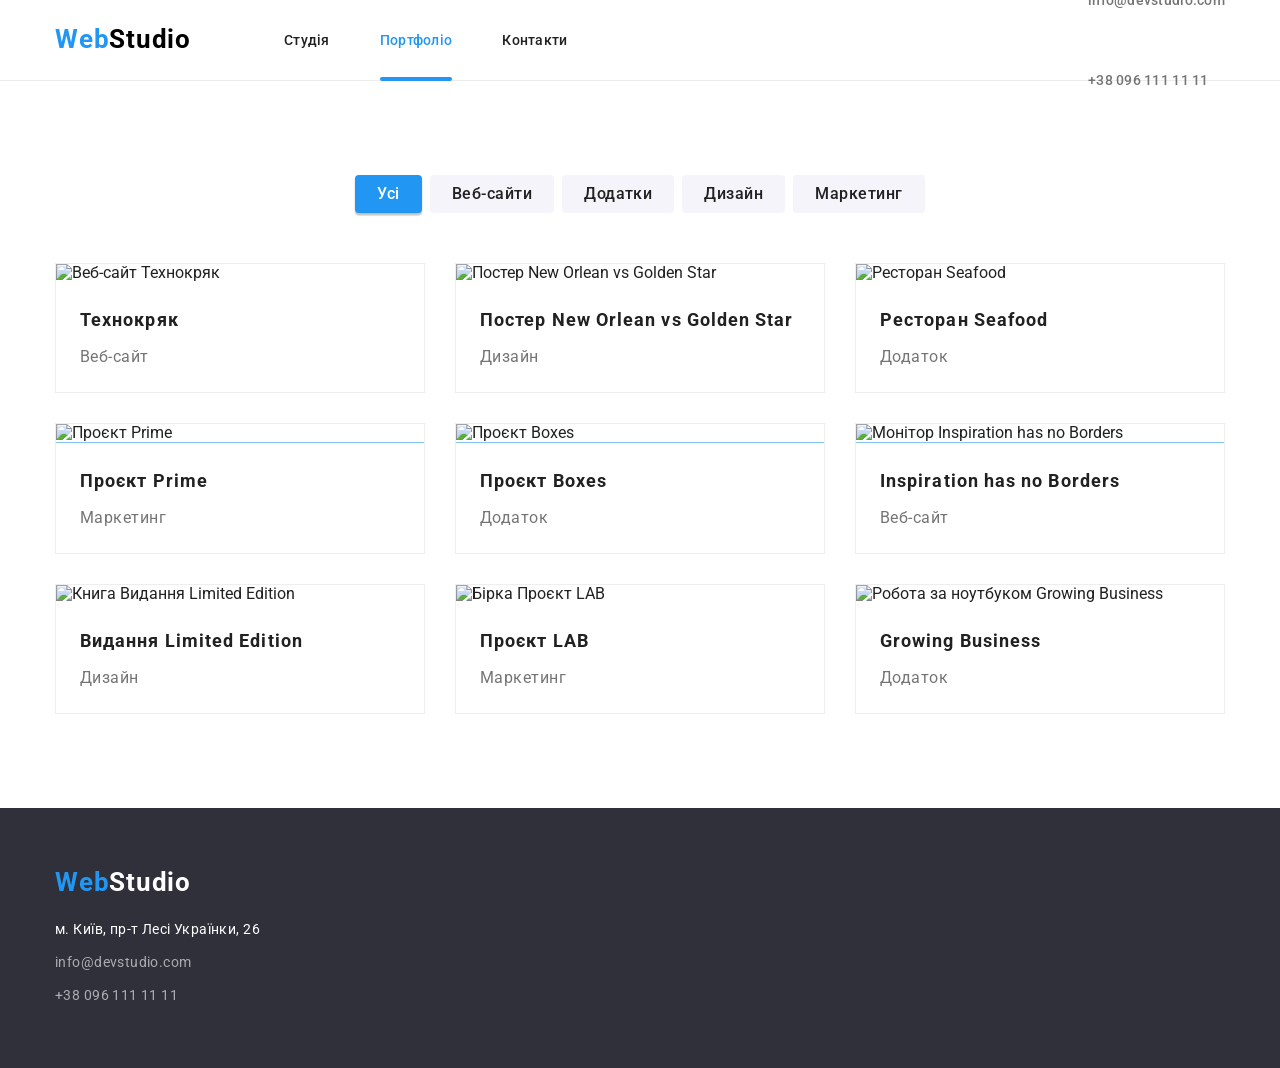
==== portfolio.html @ fbd23dc7 "Add files via upload" ====
<!DOCTYPE html>
<html lang="en">

<head>
    <meta charset="UTF-8">
    <meta name="viewport" content="width=device-width, initial-scale=1.0">
    <title>Document</title>

    <link rel="stylesheet"
        href="https://cdnjs.cloudflare.com/ajax/libs/modern-normalize/3.0.1/modern-normalize.min.css">
    <link rel="preconnect" href="https://fonts.googleapis.com">
    <link rel="preconnect" href="https://fonts.gstatic.com" crossorigin>
    <link href="https://fonts.googleapis.com/css2?family=Roboto:wght@400;500;700;900&display=swap" rel="stylesheet">

    <link rel="stylesheet" href="style portfolio.css">
</head>

<body>
    <header class="header">
        <div class="container header-container">
            <nav class="header-nav">
                <a class="header-logo" href="./index.html">
                    Web<span class="logo-dark">Studio</span>
                </a>
                <ul class="header-menu">
                    <li class="header-menu-item"><a class="header-menu-link" href="./index.html">Студія</a></li>
                    <!-- Клас current підкреслює активну сторінку "Портфоліо" (Завдання 1) -->
                    <li class="header-menu-item"><a class="header-menu-link current"
                            href="./portfolio.html">Портфоліо</a></li>
                    <li class="header-menu-item"><a class="header-menu-link" href="#">Контакти</a></li>
                </ul>
            </nav>

            <address class="header-contacts">
                <ul class="contacts-list">
                    <li><a class="header-contact-link" href="mailto:info@devstudio.com">info@devstudio.com</a></li>
                    <li><a class="header-contact-link" href="tel:+380961111111">+38 096 111 11 11</a></li>
                </ul>
            </address>
        </div>
    </header>

    <!-- ОСНОВНИЙ КОНТЕНТ ПОРТФОЛІО -->
    <main class="main">
        <section class="portfolio">
            <div class="container">

                <!-- Фільтри (Кнопки) -->
                <ul class="filter-list">
                    <li><button class="filter-button filter-button-active" type="button">Усі</button></li>
                    <li><button class="filter-button" type="button">Веб-сайти</button></li>
                    <li><button class="filter-button" type="button">Додатки</button></li>
                    <li><button class="filter-button" type="button">Дизайн</button></li>
                    <li><button class="filter-button" type="button">Маркетинг</button></li>
                </ul>

                <!-- Сетка карточек проектов -->
                <ul class="portfolio-list">
                    <!-- Карточка 1 -->
                    <li class="portfolio-item">
                        <article class="portfolio-card">
                            <div class="portfolio-thumb">
                                <img src="./images/портфолио1.png" alt="Веб-сайт Технокряк">
                                <!-- Контейнер оверлею, який виїжджає (Завдання 2) -->
                                <div class="portfolio-overlay">
                                    <p class="overlay-text">Ресурс пропонує комплексні пропозиції з різним рівнем
                                        функціоналу та сервісів. Все це дозволить відвідувачу отримати вичерпні
                                        відомості про компанію чи приватну особу.</p>
                                </div>
                            </div>
                            <div class="portfolio-content">
                                <h2 class="portfolio-title">Технокряк</h2>
                                <p class="portfolio-category">Веб-сайт</p>
                            </div>
                        </article>
                    </li>

                    <!-- Карточка 2 -->
                    <li class="portfolio-item">
                        <article class="portfolio-card">
                            <div class="portfolio-thumb">
                                <img src="./images/portfolio2.png" alt="Постер New Orlean vs Golden Star">
                                <div class="portfolio-overlay">
                                    <p class="overlay-text">Ресурс пропонує комплексні пропозиції з різним рівнем
                                        функціоналу та сервісів. Все це дозволить відвідувачу отримати вичерпні
                                        відомості про компанію чи приватну особу.</p>
                                </div>
                            </div>
                            <div class="portfolio-content">
                                <h2 class="portfolio-title">Постер New Orlean vs Golden Star</h2>
                                <p class="portfolio-category">Дизайн</p>
                            </div>
                        </article>
                    </li>

                    <!-- Карточка 3 -->
                    <li class="portfolio-item">
                        <article class="portfolio-card">
                            <div class="portfolio-thumb">
                                <img src="./images/portfolio3.png" alt="Ресторан Seafood">
                                <div class="portfolio-overlay">
                                    <p class="overlay-text">Ресурс пропонує комплексні пропозиції з різним рівнем
                                        функціоналу та сервісів. Все це дозволить відвідувачу отримати вичерпні
                                        відомості про компанію чи приватну особу.</p>
                                </div>
                            </div>
                            <div class="portfolio-content">
                                <h2 class="portfolio-title">Ресторан Seafood</h2>
                                <p class="portfolio-category">Додаток</p>
                            </div>
                        </article>
                    </li>

                    <!-- Карточка 4 -->
                    <li class="portfolio-item">
                        <article class="portfolio-card">
                            <div class="portfolio-thumb">
                                <img src="./images/portfolio4.png" alt="Проєкт Prime">
                                <div class="portfolio-overlay">
                                    <p class="overlay-text">Ресурс пропонує комплексні пропозиції з різним рівнем
                                        функціоналу та сервісів. Все це дозволить відвідувачу отримати вичерпні
                                        відомості про компанію чи приватну особу.</p>
                                </div>
                            </div>
                            <div class="portfolio-content">
                                <h2 class="portfolio-title">Проєкт Prime</h2>
                                <p class="portfolio-category">Маркетинг</p>
                            </div>
                        </article>
                    </li>

                    <!-- Карточка 5 -->
                    <li class="portfolio-item">
                        <article class="portfolio-card">
                            <div class="portfolio-thumb">
                                <img src="./images/portfolio5.png" alt="Проєкт Boxes">
                                <div class="portfolio-overlay">
                                    <p class="overlay-text">Ресурс пропонує комплексні пропозиції з різним рівнем
                                        функціоналу та сервісів. Все це дозволить відвідувачу отримати вичерпні
                                        відомості про компанію чи приватну особу.</p>
                                </div>
                            </div>
                            <div class="portfolio-content">
                                <h2 class="portfolio-title">Проєкт Boxes</h2>
                                <p class="portfolio-category">Додаток</p>
                            </div>
                        </article>
                    </li>

                    <!-- Карточка 6 -->
                    <li class="portfolio-item">
                        <article class="portfolio-card">
                            <div class="portfolio-thumb">
                                <img src="./images/portfopio6.png" alt="Монітор Inspiration has no Borders">
                                <div class="portfolio-overlay">
                                    <p class="overlay-text">Ресурс пропонує комплексні пропозиції з різним рівнем
                                        функціоналу та сервісів. Все це дозволить відвідувачу отримати вичерпні
                                        відомості про компанію чи приватну особу.</p>
                                </div>
                            </div>
                            <div class="portfolio-content">
                                <h2 class="portfolio-title">Inspiration has no Borders</h2>
                                <p class="portfolio-category">Веб-сайт</p>
                            </div>
                        </article>
                    </li>

                    <!-- Карточка 7 -->
                    <li class="portfolio-item">
                        <article class="portfolio-card">
                            <div class="portfolio-thumb">
                                <img src="./images/portfolio7.png" alt="Книга Видання Limited Edition">
                                <div class="portfolio-overlay">
                                    <p class="overlay-text">Ресурс пропонує комплексні пропозиції з різним рівнем
                                        функціоналу та сервісів. Все це дозволить відвідувачу отримати вичерпні
                                        відомості про компанію чи приватну особу.</p>
                                </div>
                            </div>
                            <div class="portfolio-content">
                                <h2 class="portfolio-title">Видання Limited Edition</h2>
                                <p class="portfolio-category">Дизайн</p>
                            </div>
                        </article>
                    </li>

                    <!-- Карточка 8 -->
                    <li class="portfolio-item">
                        <article class="portfolio-card">
                            <div class="portfolio-thumb">
                                <img src="./images/portfolio8.png" alt="Бірка Проєкт LAB">
                                <div class="portfolio-overlay">
                                    <p class="overlay-text">Ресурс пропонує комплексні пропозиції з різним рівнем
                                        функціоналу та сервісів. Все це дозволить відвідувачу отримати вичерпні
                                        відомості про компанію чи приватну особу.</p>
                                </div>
                            </div>
                            <div class="portfolio-content">
                                <h2 class="portfolio-title">Проєкт LAB</h2>
                                <p class="portfolio-category">Маркетинг</p>
                            </div>
                        </article>
                    </li>

                    <!-- Карточка 9 -->
                    <li class="portfolio-item">
                        <article class="portfolio-card">
                            <div class="portfolio-thumb">
                                <img src="./images/portfolio9.png" alt="Робота за ноутбуком Growing Business">
                                <div class="portfolio-overlay">
                                    <p class="overlay-text">Ресурс пропонує комплексні пропозиції з різним рівнем
                                        функціоналу та сервісів. Все це дозволить відвідувачу отримати вичерпні
                                        відомості про компанію чи приватну особу.</p>
                                </div>
                            </div>
                            <div class="portfolio-content">
                                <h2 class="portfolio-title">Growing Business</h2>
                                <p class="portfolio-category">Додаток</p>
                            </div>
                        </article>
                    </li>
                </ul>

            </div>
        </section>
    </main>

    <!-- ФУТЕР (ПІДВАЛ) -->
    <footer class="footer">
        <div class="container">
            <a class="footer-logo" href="./index.html">
                Web<span class="logo-light">Studio</span>
            </a>
            <address class="footer-address">
                <ul class="footer-contacts-list">
                    <li class="footer-address-map">м. Київ, пр-т Лесі Українки, 26</li>
                    <li><a class="footer-contact" href="mailto:info@devstudio.com">info@devstudio.com</a></li>
                    <li><a class="footer-contact" href="tel:+380961111111">+38 096 111 11 11</a></li>
                </ul>
            </address>
        </div>
    </footer>
</body>

</html>
---- style portfolio.css ----
*,
*::before,
*::after {
    box-sizing: border-box;
    margin: 0;
    padding: 0;
}


ul, ol {
    list-style: none;
}

a {
    text-decoration: none;
    color: inherit;
}

img {
    display: block;
    max-width: 100%;
    height: auto;
}

address {
    font-style: normal;
}

button {
    font-family: inherit;
    cursor: pointer;
}

body {
    font-family: 'Roboto', sans-serif;
    color: #212121;
    background-color: #FFFFFF;
}

.container {
    width: 1200px;
    margin: 0 auto;
    padding: 0 15px;
}


.header {
    border-bottom: 1px solid #ECECEC;
}

.header-container {
    display: flex;
    align-items: center;
    justify-content: space-between;
    height: 80px;
}

.header-nav {
    display: flex;
    align-items: center;
}

.header-logo {
    color: #2196F3;
    font-weight: 700;
    font-size: 26px;
    letter-spacing: 0.03em;
    margin-right: 93px;
}

.logo-dark {
    color: #000000;
}

.logo-light {
    color: #FFFFFF;
}

.header-menu {
    display: flex;
    gap: 50px;
}

.header-menu-item {
    position: relative; 
}

.header-menu-link {
    color: #212121;
    font-weight: 500;
    font-size: 14px;
    letter-spacing: 0.02em;
    padding: 32px 0;
    display: block;
    transition: color 0.25s cubic-bezier(0.4, 0, 0.2, 1);
}

.header-menu-link:hover,
.header-menu-link:focus,
.header-menu-link.current {
    color: #2196F3;
}


.header-menu-link.current::after {
    content: '';
    position: absolute;
    bottom: -1px;
    left: 0;
    width: 100%;
    height: 4px;
    background-color: #2196F3;
    border-radius: 2px;
}

.header-contacts {
    display: flex;
    gap: 50px;
}

.header-contact-link {
    color: #757575;
    font-weight: 500;
    font-size: 14px;
    letter-spacing: 0.02em;
    padding: 32px 0;
    display: block;
    transition: color 0.25s cubic-bezier(0.4, 0, 0.2, 1);
}

.header-contact-link:hover,
.header-contact-link:focus {
    color: #2196F3;
}


.portfolio {
    padding: 94px 0;
}

.filter-list {
    display: flex;
    justify-content: center;
    gap: 8px;
    margin-bottom: 50px;
}

.filter-button {
    background-color: #F5F4FA;
    color: #212121;
    font-weight: 500;
    font-size: 16px;
    line-height: 1.62;
    letter-spacing: 0.03em;
    padding: 6px 22px;
    border: none;
    border-radius: 4px;
    transition: background-color 0.25s cubic-bezier(0.4, 0, 0.2, 1),
                color 0.25s cubic-bezier(0.4, 0, 0.2, 1),
                box-shadow 0.25s cubic-bezier(0.4, 0, 0.2, 1);
}

.filter-button:hover,
.filter-button:focus,
.filter-button-active {
    background-color: #2196F3;
    color: #FFFFFF;
    box-shadow: 0px 3px 1px rgba(0, 0, 0, 0.1), 
                0px 1px 2px rgba(0, 0, 0, 0.08), 
                0px 2px 2px rgba(0, 0, 0, 0.12);
}

.portfolio-list {
    display: flex;
    flex-wrap: wrap;
    gap: 30px;
}

.portfolio-item {
    width: calc((100% - 60px) / 3);
}

.portfolio-card {
    display: block;
    background-color: #FFFFFF;
    border: 1px solid #EEEEEE;
    transition: box-shadow 0.25s cubic-bezier(0.4, 0, 0.2, 1);
}

.portfolio-card:hover,
.portfolio-card:focus {
    box-shadow: 0px 1px 1px rgba(0, 0, 0, 0.12), 
                0px 4px 4px rgba(0, 0, 0, 0.06), 
                1px 4px 6px rgba(0, 0, 0, 0.16);
}


.portfolio-thumb {
    position: relative;
    overflow: hidden; 
}

.portfolio-overlay {
    position: absolute;
    top: 0;
    left: 0;
    width: 100%;
    height: 100%;
    background-color: rgba(33, 150, 243, 0.9); 
    
    
    transform: translateY(100%);
    transition: transform 0.25s cubic-bezier(0.4, 0, 0.2, 1);
}


.portfolio-card:hover .portfolio-overlay {
    transform: translateY(0);
}

.overlay-text {
    color: #FFFFFF;
    font-size: 18px;
    line-height: 1.56;
    letter-spacing: 0.03em;
    padding: 63px 24px;
}

.portfolio-content {
    padding: 20px 24px;
}

.portfolio-title {
    color: #212121;
    font-weight: 700;
    font-size: 18px;
    line-height: 2.0;
    letter-spacing: 0.06em;
    margin-bottom: 4px;
}

.portfolio-category {
    color: #757575;
    font-size: 16px;
    line-height: 1.88;
    letter-spacing: 0.03em;
}


.footer {
    background: #2F303A;
    padding: 60px 0;
}

.footer-logo {
    display: inline-block;
    color: #2196F3;
    font-weight: 700;
    font-size: 26px;
    letter-spacing: 0.03em;
    margin-bottom: 20px;
}

.footer-logo span {
    color: #FFFFFF;
}

.footer-contacts-list {
    display: flex;
    flex-direction: column;
    gap: 9px;
}

.footer-address-map {
    color: #FFFFFF;
    font-size: 14px;
    line-height: 1.71;
    letter-spacing: 0.03em;
}

.footer-contact {
    color: rgba(255, 255, 255, 0.6);
    font-size: 14px;
    line-height: 1.71;
    letter-spacing: 0.03em;
    transition: color 0.25s cubic-bezier(0.4, 0, 0.2, 1);
}

.footer-contact:hover,
.footer-contact:focus {
    color: #2196F3;
}
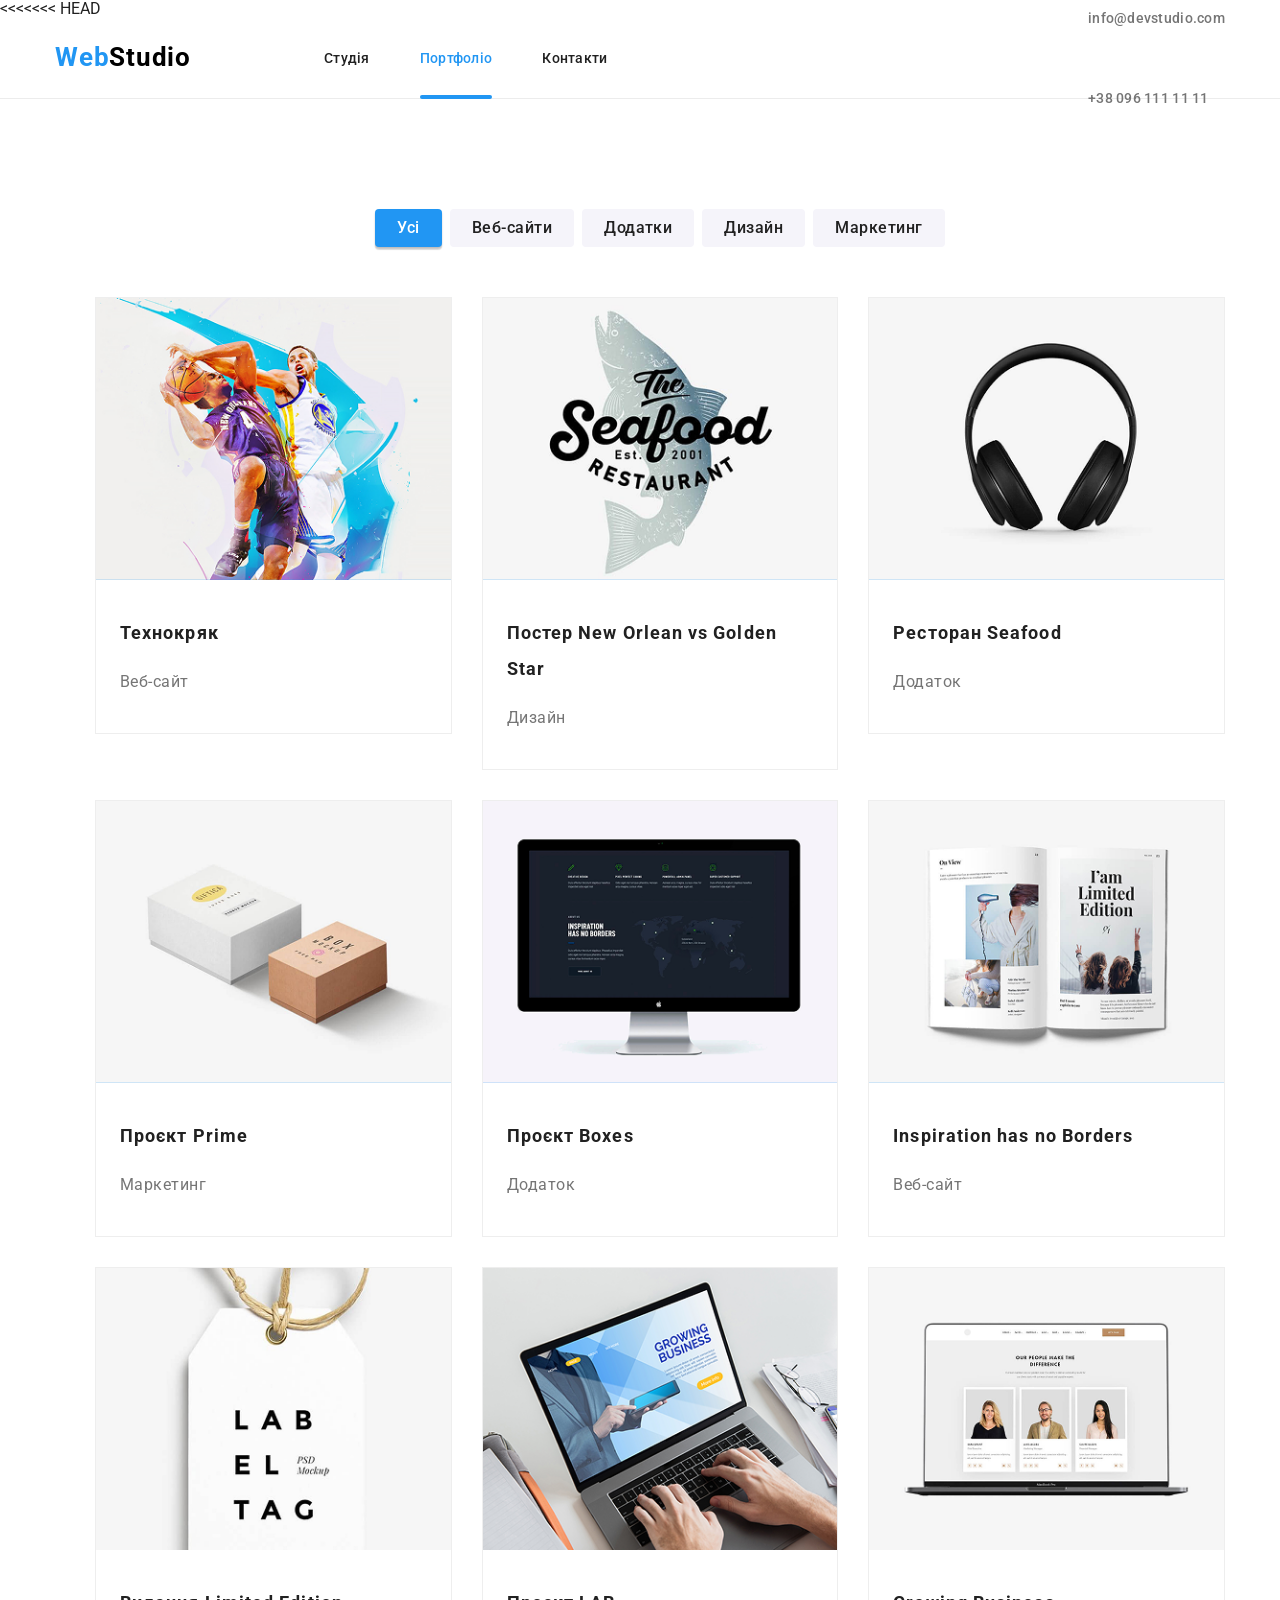
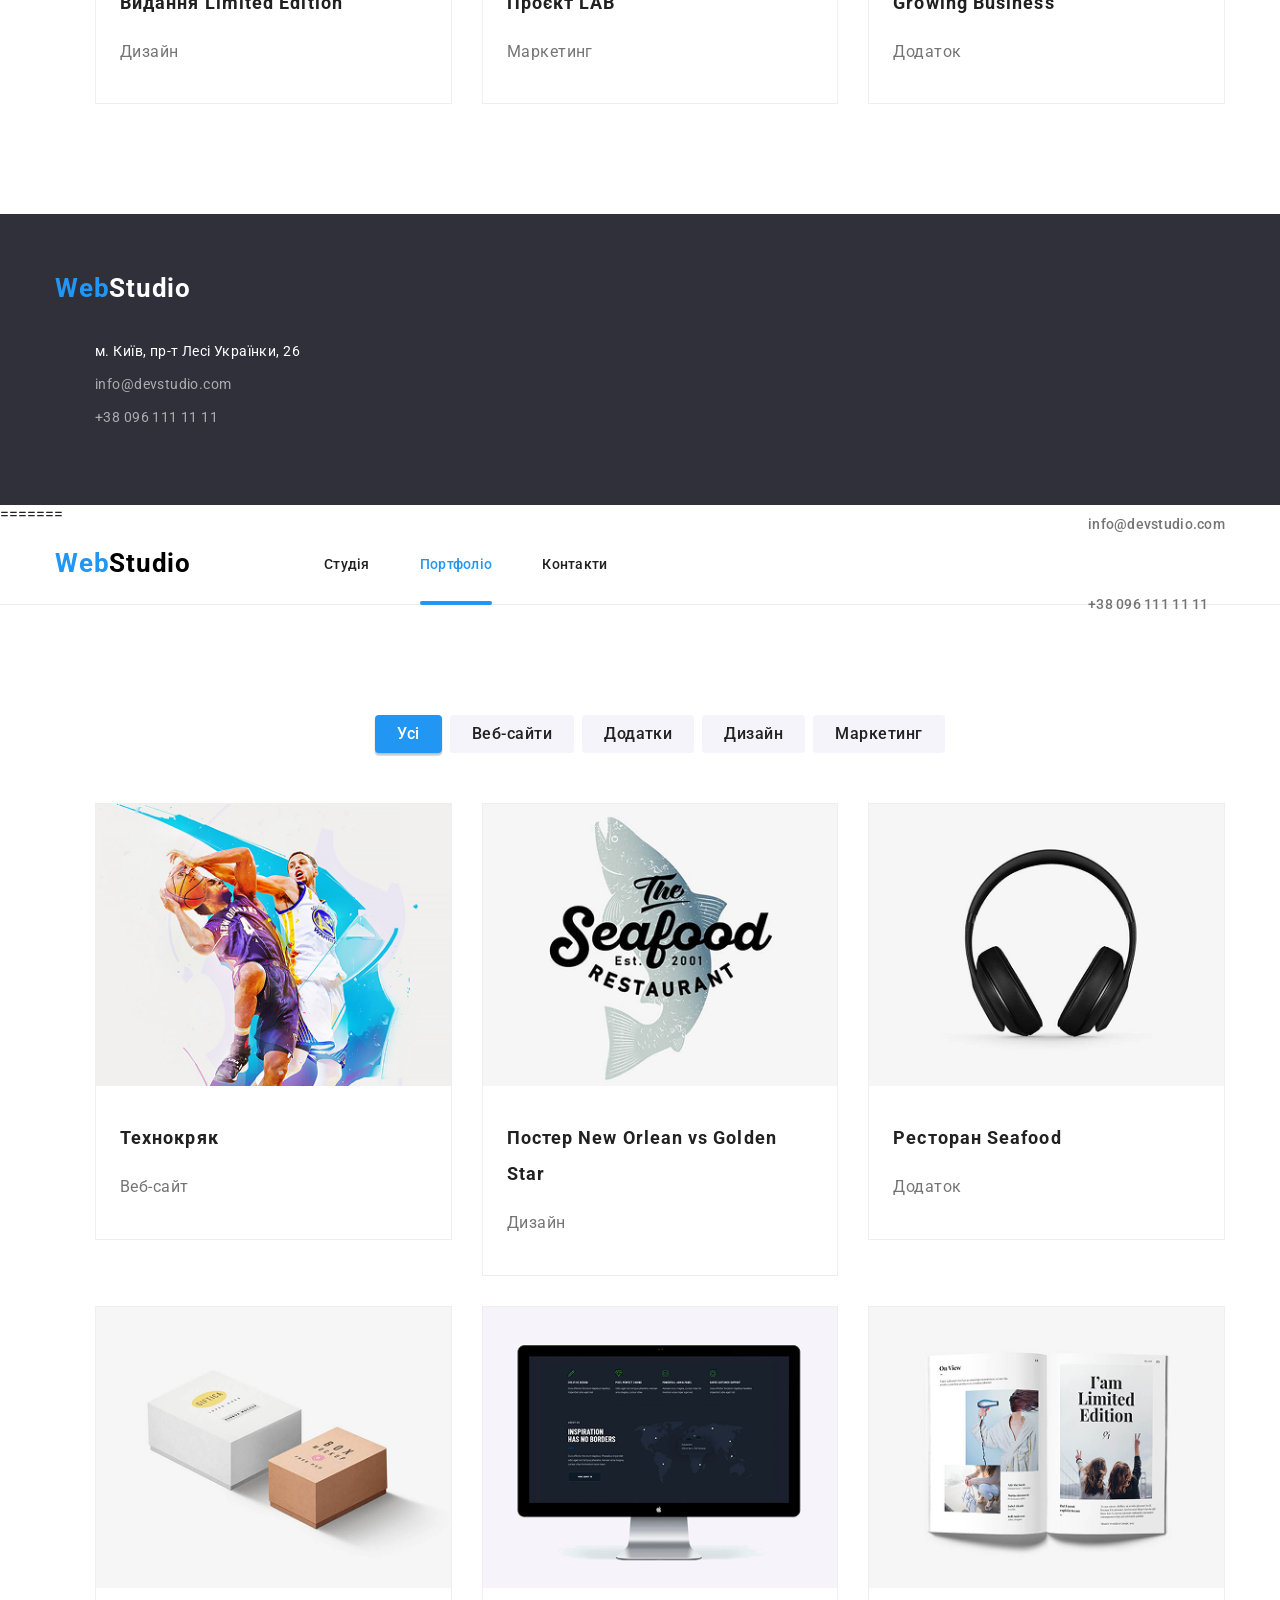
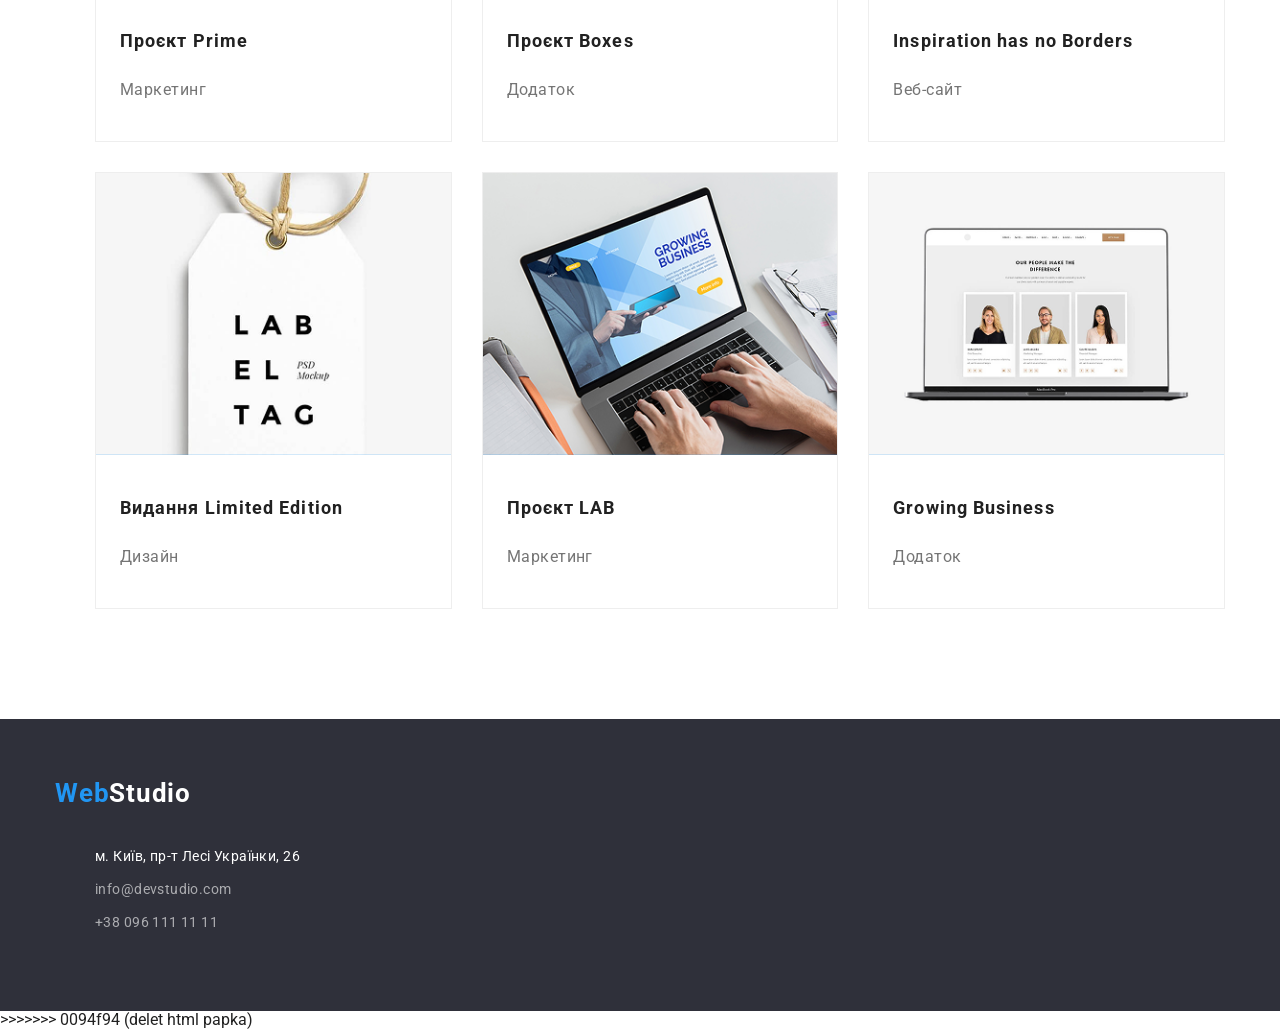
==== commit 824e73ac: "finish" ====
--- a/portfolio.html
+++ b/portfolio.html
@@ -1,3 +1,4 @@
+<<<<<<< HEAD
 <!DOCTYPE html>
 <html lang="en">
 
@@ -241,4 +242,249 @@
     </footer>
 </body>
 
+=======
+<!DOCTYPE html>
+<html lang="en">
+
+<head>
+    <meta charset="UTF-8">
+    <meta name="viewport" content="width=device-width, initial-scale=1.0">
+    <title>Document</title>
+
+    <link rel="stylesheet"
+        href="https://cdnjs.cloudflare.com/ajax/libs/modern-normalize/3.0.1/modern-normalize.min.css">
+    <link rel="preconnect" href="https://fonts.googleapis.com">
+    <link rel="preconnect" href="https://fonts.gstatic.com" crossorigin>
+    <link href="https://fonts.googleapis.com/css2?family=Roboto:wght@400;500;700;900&display=swap" rel="stylesheet">
+
+    <link rel="stylesheet" href="style portfolio.css">
+</head>
+
+<body>
+    <header class="header">
+        <div class="container header-container">
+            <nav class="header-nav">
+                <a class="header-logo" href="./index.html">
+                    Web<span class="logo-dark">Studio</span>
+                </a>
+                <ul class="header-menu">
+                    <li class="header-menu-item"><a class="header-menu-link" href="./index.html">Студія</a></li>
+                    <!-- Клас current підкреслює активну сторінку "Портфоліо" (Завдання 1) -->
+                    <li class="header-menu-item"><a class="header-menu-link current"
+                            href="./portfolio.html">Портфоліо</a></li>
+                    <li class="header-menu-item"><a class="header-menu-link" href="#">Контакти</a></li>
+                </ul>
+            </nav>
+
+            <address class="header-contacts">
+                <ul class="contacts-list">
+                    <li><a class="header-contact-link" href="mailto:info@devstudio.com">info@devstudio.com</a></li>
+                    <li><a class="header-contact-link" href="tel:+380961111111">+38 096 111 11 11</a></li>
+                </ul>
+            </address>
+        </div>
+    </header>
+
+    <!-- ОСНОВНИЙ КОНТЕНТ ПОРТФОЛІО -->
+    <main class="main">
+        <section class="portfolio">
+            <div class="container">
+
+                <!-- Фільтри (Кнопки) -->
+                <ul class="filter-list">
+                    <li><button class="filter-button filter-button-active" type="button">Усі</button></li>
+                    <li><button class="filter-button" type="button">Веб-сайти</button></li>
+                    <li><button class="filter-button" type="button">Додатки</button></li>
+                    <li><button class="filter-button" type="button">Дизайн</button></li>
+                    <li><button class="filter-button" type="button">Маркетинг</button></li>
+                </ul>
+
+                <!-- Сетка карточек проектов -->
+                <ul class="portfolio-list">
+                    <!-- Карточка 1 -->
+                    <li class="portfolio-item">
+                        <article class="portfolio-card">
+                            <div class="portfolio-thumb">
+                                <img src="./images/портфолио1.png" alt="Веб-сайт Технокряк">
+                                <!-- Контейнер оверлею, який виїжджає (Завдання 2) -->
+                                <div class="portfolio-overlay">
+                                    <p class="overlay-text">Ресурс пропонує комплексні пропозиції з різним рівнем
+                                        функціоналу та сервісів. Все це дозволить відвідувачу отримати вичерпні
+                                        відомості про компанію чи приватну особу.</p>
+                                </div>
+                            </div>
+                            <div class="portfolio-content">
+                                <h2 class="portfolio-title">Технокряк</h2>
+                                <p class="portfolio-category">Веб-сайт</p>
+                            </div>
+                        </article>
+                    </li>
+
+                    <!-- Карточка 2 -->
+                    <li class="portfolio-item">
+                        <article class="portfolio-card">
+                            <div class="portfolio-thumb">
+                                <img src="./images/portfolio2.png" alt="Постер New Orlean vs Golden Star">
+                                <div class="portfolio-overlay">
+                                    <p class="overlay-text">Ресурс пропонує комплексні пропозиції з різним рівнем
+                                        функціоналу та сервісів. Все це дозволить відвідувачу отримати вичерпні
+                                        відомості про компанію чи приватну особу.</p>
+                                </div>
+                            </div>
+                            <div class="portfolio-content">
+                                <h2 class="portfolio-title">Постер New Orlean vs Golden Star</h2>
+                                <p class="portfolio-category">Дизайн</p>
+                            </div>
+                        </article>
+                    </li>
+
+                    <!-- Карточка 3 -->
+                    <li class="portfolio-item">
+                        <article class="portfolio-card">
+                            <div class="portfolio-thumb">
+                                <img src="./images/portfolio3.png" alt="Ресторан Seafood">
+                                <div class="portfolio-overlay">
+                                    <p class="overlay-text">Ресурс пропонує комплексні пропозиції з різним рівнем
+                                        функціоналу та сервісів. Все це дозволить відвідувачу отримати вичерпні
+                                        відомості про компанію чи приватну особу.</p>
+                                </div>
+                            </div>
+                            <div class="portfolio-content">
+                                <h2 class="portfolio-title">Ресторан Seafood</h2>
+                                <p class="portfolio-category">Додаток</p>
+                            </div>
+                        </article>
+                    </li>
+
+                    <!-- Карточка 4 -->
+                    <li class="portfolio-item">
+                        <article class="portfolio-card">
+                            <div class="portfolio-thumb">
+                                <img src="./images/portfolio4.png" alt="Проєкт Prime">
+                                <div class="portfolio-overlay">
+                                    <p class="overlay-text">Ресурс пропонує комплексні пропозиції з різним рівнем
+                                        функціоналу та сервісів. Все це дозволить відвідувачу отримати вичерпні
+                                        відомості про компанію чи приватну особу.</p>
+                                </div>
+                            </div>
+                            <div class="portfolio-content">
+                                <h2 class="portfolio-title">Проєкт Prime</h2>
+                                <p class="portfolio-category">Маркетинг</p>
+                            </div>
+                        </article>
+                    </li>
+
+                    <!-- Карточка 5 -->
+                    <li class="portfolio-item">
+                        <article class="portfolio-card">
+                            <div class="portfolio-thumb">
+                                <img src="./images/portfolio5.png" alt="Проєкт Boxes">
+                                <div class="portfolio-overlay">
+                                    <p class="overlay-text">Ресурс пропонує комплексні пропозиції з різним рівнем
+                                        функціоналу та сервісів. Все це дозволить відвідувачу отримати вичерпні
+                                        відомості про компанію чи приватну особу.</p>
+                                </div>
+                            </div>
+                            <div class="portfolio-content">
+                                <h2 class="portfolio-title">Проєкт Boxes</h2>
+                                <p class="portfolio-category">Додаток</p>
+                            </div>
+                        </article>
+                    </li>
+
+                    <!-- Карточка 6 -->
+                    <li class="portfolio-item">
+                        <article class="portfolio-card">
+                            <div class="portfolio-thumb">
+                                <img src="./images/portfopio6.png" alt="Монітор Inspiration has no Borders">
+                                <div class="portfolio-overlay">
+                                    <p class="overlay-text">Ресурс пропонує комплексні пропозиції з різним рівнем
+                                        функціоналу та сервісів. Все це дозволить відвідувачу отримати вичерпні
+                                        відомості про компанію чи приватну особу.</p>
+                                </div>
+                            </div>
+                            <div class="portfolio-content">
+                                <h2 class="portfolio-title">Inspiration has no Borders</h2>
+                                <p class="portfolio-category">Веб-сайт</p>
+                            </div>
+                        </article>
+                    </li>
+
+                    <!-- Карточка 7 -->
+                    <li class="portfolio-item">
+                        <article class="portfolio-card">
+                            <div class="portfolio-thumb">
+                                <img src="./images/portfolio7.png" alt="Книга Видання Limited Edition">
+                                <div class="portfolio-overlay">
+                                    <p class="overlay-text">Ресурс пропонує комплексні пропозиції з різним рівнем
+                                        функціоналу та сервісів. Все це дозволить відвідувачу отримати вичерпні
+                                        відомості про компанію чи приватну особу.</p>
+                                </div>
+                            </div>
+                            <div class="portfolio-content">
+                                <h2 class="portfolio-title">Видання Limited Edition</h2>
+                                <p class="portfolio-category">Дизайн</p>
+                            </div>
+                        </article>
+                    </li>
+
+                    <!-- Карточка 8 -->
+                    <li class="portfolio-item">
+                        <article class="portfolio-card">
+                            <div class="portfolio-thumb">
+                                <img src="./images/portfolio8.png" alt="Бірка Проєкт LAB">
+                                <div class="portfolio-overlay">
+                                    <p class="overlay-text">Ресурс пропонує комплексні пропозиції з різним рівнем
+                                        функціоналу та сервісів. Все це дозволить відвідувачу отримати вичерпні
+                                        відомості про компанію чи приватну особу.</p>
+                                </div>
+                            </div>
+                            <div class="portfolio-content">
+                                <h2 class="portfolio-title">Проєкт LAB</h2>
+                                <p class="portfolio-category">Маркетинг</p>
+                            </div>
+                        </article>
+                    </li>
+
+                    <!-- Карточка 9 -->
+                    <li class="portfolio-item">
+                        <article class="portfolio-card">
+                            <div class="portfolio-thumb">
+                                <img src="./images/portfolio9.png" alt="Робота за ноутбуком Growing Business">
+                                <div class="portfolio-overlay">
+                                    <p class="overlay-text">Ресурс пропонує комплексні пропозиції з різним рівнем
+                                        функціоналу та сервісів. Все це дозволить відвідувачу отримати вичерпні
+                                        відомості про компанію чи приватну особу.</p>
+                                </div>
+                            </div>
+                            <div class="portfolio-content">
+                                <h2 class="portfolio-title">Growing Business</h2>
+                                <p class="portfolio-category">Додаток</p>
+                            </div>
+                        </article>
+                    </li>
+                </ul>
+
+            </div>
+        </section>
+    </main>
+
+    <!-- ФУТЕР (ПІДВАЛ) -->
+    <footer class="footer">
+        <div class="container">
+            <a class="footer-logo" href="./index.html">
+                Web<span class="logo-light">Studio</span>
+            </a>
+            <address class="footer-address">
+                <ul class="footer-contacts-list">
+                    <li class="footer-address-map">м. Київ, пр-т Лесі Українки, 26</li>
+                    <li><a class="footer-contact" href="mailto:info@devstudio.com">info@devstudio.com</a></li>
+                    <li><a class="footer-contact" href="tel:+380961111111">+38 096 111 11 11</a></li>
+                </ul>
+            </address>
+        </div>
+    </footer>
+</body>
+
+>>>>>>> 0094f94 (delet html papka)
 </html>
--- a/style portfolio.css
+++ b/style portfolio.css
@@ -1,3 +1,4 @@
+<<<<<<< HEAD
 *,
 *::before,
 *::after {
@@ -289,4 +290,297 @@
 .footer-contact:hover,
 .footer-contact:focus {
     color: #2196F3;
+=======
+*,
+*::before,
+*::after {
+    box-sizing: border-box;
+    margin: 0;
+    padding: 0;
+}
+
+
+ul, ol {
+    list-style: none;
+}
+
+a {
+    text-decoration: none;
+    color: inherit;
+}
+
+img {
+    display: block;
+    max-width: 100%;
+    height: auto;
+}
+
+address {
+    font-style: normal;
+}
+
+button {
+    font-family: inherit;
+    cursor: pointer;
+}
+
+body {
+    font-family: 'Roboto', sans-serif;
+    color: #212121;
+    background-color: #FFFFFF;
+}
+
+.container {
+    width: 1200px;
+    margin: 0 auto;
+    padding: 0 15px;
+}
+
+
+.header {
+    border-bottom: 1px solid #ECECEC;
+}
+
+.header-container {
+    display: flex;
+    align-items: center;
+    justify-content: space-between;
+    height: 80px;
+}
+
+.header-nav {
+    display: flex;
+    align-items: center;
+}
+
+.header-logo {
+    color: #2196F3;
+    font-weight: 700;
+    font-size: 26px;
+    letter-spacing: 0.03em;
+    margin-right: 93px;
+}
+
+.logo-dark {
+    color: #000000;
+}
+
+.logo-light {
+    color: #FFFFFF;
+}
+
+.header-menu {
+    display: flex;
+    gap: 50px;
+}
+
+.header-menu-item {
+    position: relative; 
+}
+
+.header-menu-link {
+    color: #212121;
+    font-weight: 500;
+    font-size: 14px;
+    letter-spacing: 0.02em;
+    padding: 32px 0;
+    display: block;
+    transition: color 0.25s cubic-bezier(0.4, 0, 0.2, 1);
+}
+
+.header-menu-link:hover,
+.header-menu-link:focus,
+.header-menu-link.current {
+    color: #2196F3;
+}
+
+
+.header-menu-link.current::after {
+    content: '';
+    position: absolute;
+    bottom: -1px;
+    left: 0;
+    width: 100%;
+    height: 4px;
+    background-color: #2196F3;
+    border-radius: 2px;
+}
+
+.header-contacts {
+    display: flex;
+    gap: 50px;
+}
+
+.header-contact-link {
+    color: #757575;
+    font-weight: 500;
+    font-size: 14px;
+    letter-spacing: 0.02em;
+    padding: 32px 0;
+    display: block;
+    transition: color 0.25s cubic-bezier(0.4, 0, 0.2, 1);
+}
+
+.header-contact-link:hover,
+.header-contact-link:focus {
+    color: #2196F3;
+}
+
+
+.portfolio {
+    padding: 94px 0;
+}
+
+.filter-list {
+    display: flex;
+    justify-content: center;
+    gap: 8px;
+    margin-bottom: 50px;
+}
+
+.filter-button {
+    background-color: #F5F4FA;
+    color: #212121;
+    font-weight: 500;
+    font-size: 16px;
+    line-height: 1.62;
+    letter-spacing: 0.03em;
+    padding: 6px 22px;
+    border: none;
+    border-radius: 4px;
+    transition: background-color 0.25s cubic-bezier(0.4, 0, 0.2, 1),
+                color 0.25s cubic-bezier(0.4, 0, 0.2, 1),
+                box-shadow 0.25s cubic-bezier(0.4, 0, 0.2, 1);
+}
+
+.filter-button:hover,
+.filter-button:focus,
+.filter-button-active {
+    background-color: #2196F3;
+    color: #FFFFFF;
+    box-shadow: 0px 3px 1px rgba(0, 0, 0, 0.1), 
+                0px 1px 2px rgba(0, 0, 0, 0.08), 
+                0px 2px 2px rgba(0, 0, 0, 0.12);
+}
+
+.portfolio-list {
+    display: flex;
+    flex-wrap: wrap;
+    gap: 30px;
+}
+
+.portfolio-item {
+    width: calc((100% - 60px) / 3);
+}
+
+.portfolio-card {
+    display: block;
+    background-color: #FFFFFF;
+    border: 1px solid #EEEEEE;
+    transition: box-shadow 0.25s cubic-bezier(0.4, 0, 0.2, 1);
+}
+
+.portfolio-card:hover,
+.portfolio-card:focus {
+    box-shadow: 0px 1px 1px rgba(0, 0, 0, 0.12), 
+                0px 4px 4px rgba(0, 0, 0, 0.06), 
+                1px 4px 6px rgba(0, 0, 0, 0.16);
+}
+
+
+.portfolio-thumb {
+    position: relative;
+    overflow: hidden; 
+}
+
+.portfolio-overlay {
+    position: absolute;
+    top: 0;
+    left: 0;
+    width: 100%;
+    height: 100%;
+    background-color: rgba(33, 150, 243, 0.9); 
+    
+    
+    transform: translateY(100%);
+    transition: transform 0.25s cubic-bezier(0.4, 0, 0.2, 1);
+}
+
+
+.portfolio-card:hover .portfolio-overlay {
+    transform: translateY(0);
+}
+
+.overlay-text {
+    color: #FFFFFF;
+    font-size: 18px;
+    line-height: 1.56;
+    letter-spacing: 0.03em;
+    padding: 63px 24px;
+}
+
+.portfolio-content {
+    padding: 20px 24px;
+}
+
+.portfolio-title {
+    color: #212121;
+    font-weight: 700;
+    font-size: 18px;
+    line-height: 2.0;
+    letter-spacing: 0.06em;
+    margin-bottom: 4px;
+}
+
+.portfolio-category {
+    color: #757575;
+    font-size: 16px;
+    line-height: 1.88;
+    letter-spacing: 0.03em;
+}
+
+
+.footer {
+    background: #2F303A;
+    padding: 60px 0;
+}
+
+.footer-logo {
+    display: inline-block;
+    color: #2196F3;
+    font-weight: 700;
+    font-size: 26px;
+    letter-spacing: 0.03em;
+    margin-bottom: 20px;
+}
+
+.footer-logo span {
+    color: #FFFFFF;
+}
+
+.footer-contacts-list {
+    display: flex;
+    flex-direction: column;
+    gap: 9px;
+}
+
+.footer-address-map {
+    color: #FFFFFF;
+    font-size: 14px;
+    line-height: 1.71;
+    letter-spacing: 0.03em;
+}
+
+.footer-contact {
+    color: rgba(255, 255, 255, 0.6);
+    font-size: 14px;
+    line-height: 1.71;
+    letter-spacing: 0.03em;
+    transition: color 0.25s cubic-bezier(0.4, 0, 0.2, 1);
+}
+
+.footer-contact:hover,
+.footer-contact:focus {
+    color: #2196F3;
+>>>>>>> 0094f94 (delet html papka)
 }
--- a/style portfolio.css
+++ b/style portfolio.css
@@ -1,3 +1,4 @@
+<<<<<<< HEAD
 *,
 *::before,
 *::after {
@@ -289,4 +290,297 @@
 .footer-contact:hover,
 .footer-contact:focus {
     color: #2196F3;
+=======
+*,
+*::before,
+*::after {
+    box-sizing: border-box;
+    margin: 0;
+    padding: 0;
+}
+
+
+ul, ol {
+    list-style: none;
+}
+
+a {
+    text-decoration: none;
+    color: inherit;
+}
+
+img {
+    display: block;
+    max-width: 100%;
+    height: auto;
+}
+
+address {
+    font-style: normal;
+}
+
+button {
+    font-family: inherit;
+    cursor: pointer;
+}
+
+body {
+    font-family: 'Roboto', sans-serif;
+    color: #212121;
+    background-color: #FFFFFF;
+}
+
+.container {
+    width: 1200px;
+    margin: 0 auto;
+    padding: 0 15px;
+}
+
+
+.header {
+    border-bottom: 1px solid #ECECEC;
+}
+
+.header-container {
+    display: flex;
+    align-items: center;
+    justify-content: space-between;
+    height: 80px;
+}
+
+.header-nav {
+    display: flex;
+    align-items: center;
+}
+
+.header-logo {
+    color: #2196F3;
+    font-weight: 700;
+    font-size: 26px;
+    letter-spacing: 0.03em;
+    margin-right: 93px;
+}
+
+.logo-dark {
+    color: #000000;
+}
+
+.logo-light {
+    color: #FFFFFF;
+}
+
+.header-menu {
+    display: flex;
+    gap: 50px;
+}
+
+.header-menu-item {
+    position: relative; 
+}
+
+.header-menu-link {
+    color: #212121;
+    font-weight: 500;
+    font-size: 14px;
+    letter-spacing: 0.02em;
+    padding: 32px 0;
+    display: block;
+    transition: color 0.25s cubic-bezier(0.4, 0, 0.2, 1);
+}
+
+.header-menu-link:hover,
+.header-menu-link:focus,
+.header-menu-link.current {
+    color: #2196F3;
+}
+
+
+.header-menu-link.current::after {
+    content: '';
+    position: absolute;
+    bottom: -1px;
+    left: 0;
+    width: 100%;
+    height: 4px;
+    background-color: #2196F3;
+    border-radius: 2px;
+}
+
+.header-contacts {
+    display: flex;
+    gap: 50px;
+}
+
+.header-contact-link {
+    color: #757575;
+    font-weight: 500;
+    font-size: 14px;
+    letter-spacing: 0.02em;
+    padding: 32px 0;
+    display: block;
+    transition: color 0.25s cubic-bezier(0.4, 0, 0.2, 1);
+}
+
+.header-contact-link:hover,
+.header-contact-link:focus {
+    color: #2196F3;
+}
+
+
+.portfolio {
+    padding: 94px 0;
+}
+
+.filter-list {
+    display: flex;
+    justify-content: center;
+    gap: 8px;
+    margin-bottom: 50px;
+}
+
+.filter-button {
+    background-color: #F5F4FA;
+    color: #212121;
+    font-weight: 500;
+    font-size: 16px;
+    line-height: 1.62;
+    letter-spacing: 0.03em;
+    padding: 6px 22px;
+    border: none;
+    border-radius: 4px;
+    transition: background-color 0.25s cubic-bezier(0.4, 0, 0.2, 1),
+                color 0.25s cubic-bezier(0.4, 0, 0.2, 1),
+                box-shadow 0.25s cubic-bezier(0.4, 0, 0.2, 1);
+}
+
+.filter-button:hover,
+.filter-button:focus,
+.filter-button-active {
+    background-color: #2196F3;
+    color: #FFFFFF;
+    box-shadow: 0px 3px 1px rgba(0, 0, 0, 0.1), 
+                0px 1px 2px rgba(0, 0, 0, 0.08), 
+                0px 2px 2px rgba(0, 0, 0, 0.12);
+}
+
+.portfolio-list {
+    display: flex;
+    flex-wrap: wrap;
+    gap: 30px;
+}
+
+.portfolio-item {
+    width: calc((100% - 60px) / 3);
+}
+
+.portfolio-card {
+    display: block;
+    background-color: #FFFFFF;
+    border: 1px solid #EEEEEE;
+    transition: box-shadow 0.25s cubic-bezier(0.4, 0, 0.2, 1);
+}
+
+.portfolio-card:hover,
+.portfolio-card:focus {
+    box-shadow: 0px 1px 1px rgba(0, 0, 0, 0.12), 
+                0px 4px 4px rgba(0, 0, 0, 0.06), 
+                1px 4px 6px rgba(0, 0, 0, 0.16);
+}
+
+
+.portfolio-thumb {
+    position: relative;
+    overflow: hidden; 
+}
+
+.portfolio-overlay {
+    position: absolute;
+    top: 0;
+    left: 0;
+    width: 100%;
+    height: 100%;
+    background-color: rgba(33, 150, 243, 0.9); 
+    
+    
+    transform: translateY(100%);
+    transition: transform 0.25s cubic-bezier(0.4, 0, 0.2, 1);
+}
+
+
+.portfolio-card:hover .portfolio-overlay {
+    transform: translateY(0);
+}
+
+.overlay-text {
+    color: #FFFFFF;
+    font-size: 18px;
+    line-height: 1.56;
+    letter-spacing: 0.03em;
+    padding: 63px 24px;
+}
+
+.portfolio-content {
+    padding: 20px 24px;
+}
+
+.portfolio-title {
+    color: #212121;
+    font-weight: 700;
+    font-size: 18px;
+    line-height: 2.0;
+    letter-spacing: 0.06em;
+    margin-bottom: 4px;
+}
+
+.portfolio-category {
+    color: #757575;
+    font-size: 16px;
+    line-height: 1.88;
+    letter-spacing: 0.03em;
+}
+
+
+.footer {
+    background: #2F303A;
+    padding: 60px 0;
+}
+
+.footer-logo {
+    display: inline-block;
+    color: #2196F3;
+    font-weight: 700;
+    font-size: 26px;
+    letter-spacing: 0.03em;
+    margin-bottom: 20px;
+}
+
+.footer-logo span {
+    color: #FFFFFF;
+}
+
+.footer-contacts-list {
+    display: flex;
+    flex-direction: column;
+    gap: 9px;
+}
+
+.footer-address-map {
+    color: #FFFFFF;
+    font-size: 14px;
+    line-height: 1.71;
+    letter-spacing: 0.03em;
+}
+
+.footer-contact {
+    color: rgba(255, 255, 255, 0.6);
+    font-size: 14px;
+    line-height: 1.71;
+    letter-spacing: 0.03em;
+    transition: color 0.25s cubic-bezier(0.4, 0, 0.2, 1);
+}
+
+.footer-contact:hover,
+.footer-contact:focus {
+    color: #2196F3;
+>>>>>>> 0094f94 (delet html papka)
 }
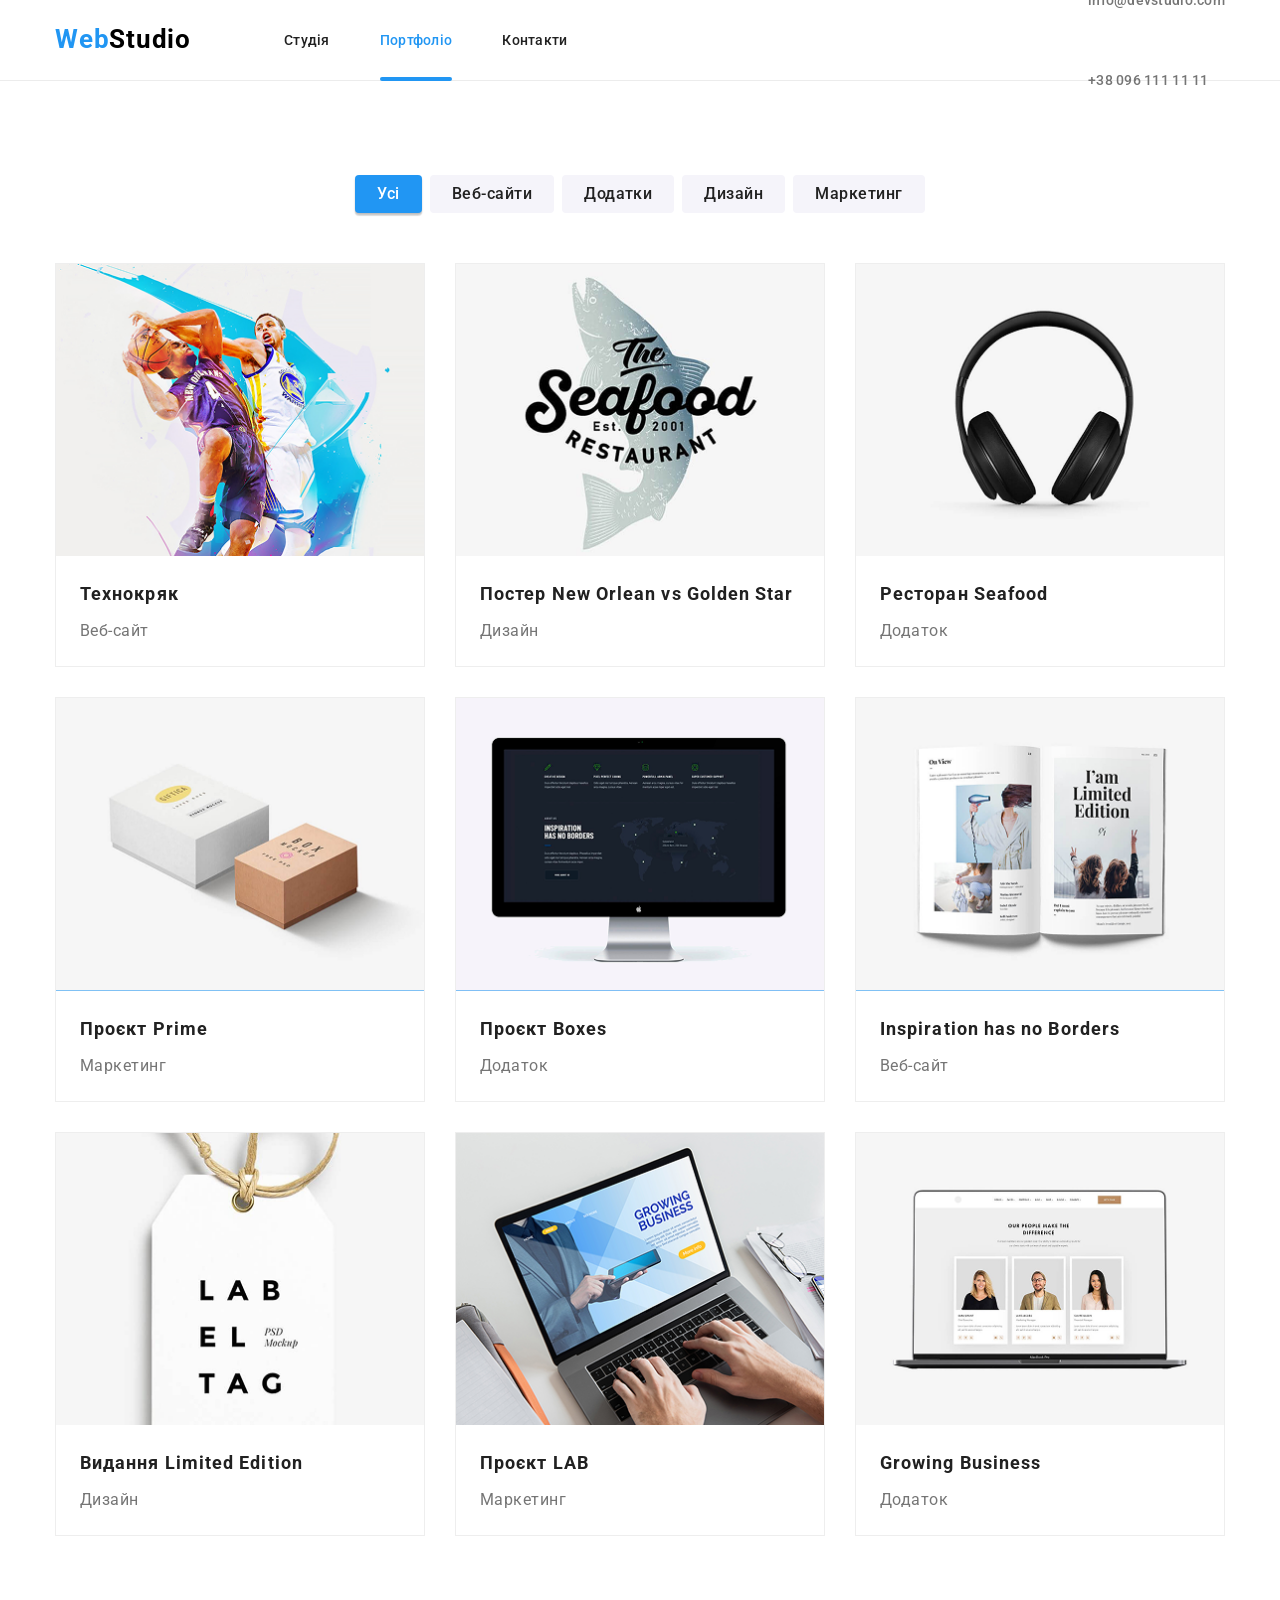
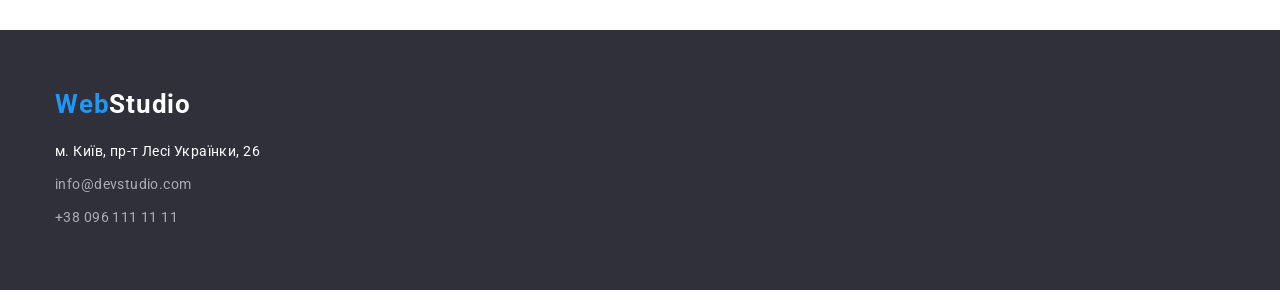
==== commit e426ae44: "add dz" ====
--- a/portfolio.html
+++ b/portfolio.html
@@ -1,255 +1,10 @@
-<<<<<<< HEAD
-<!DOCTYPE html>
-<html lang="en">
-
-<head>
-    <meta charset="UTF-8">
-    <meta name="viewport" content="width=device-width, initial-scale=1.0">
-    <title>Document</title>
-
-    <link rel="stylesheet"
-        href="https://cdnjs.cloudflare.com/ajax/libs/modern-normalize/3.0.1/modern-normalize.min.css">
-    <link rel="preconnect" href="https://fonts.googleapis.com">
-    <link rel="preconnect" href="https://fonts.gstatic.com" crossorigin>
-    <link href="https://fonts.googleapis.com/css2?family=Roboto:wght@400;500;700;900&display=swap" rel="stylesheet">
-
-    <link rel="stylesheet" href="style portfolio.css">
-</head>
-
-<body>
-    <header class="header">
-        <div class="container header-container">
-            <nav class="header-nav">
-                <a class="header-logo" href="./index.html">
-                    Web<span class="logo-dark">Studio</span>
-                </a>
-                <ul class="header-menu">
-                    <li class="header-menu-item"><a class="header-menu-link" href="./index.html">Студія</a></li>
-                    <!-- Клас current підкреслює активну сторінку "Портфоліо" (Завдання 1) -->
-                    <li class="header-menu-item"><a class="header-menu-link current"
-                            href="./portfolio.html">Портфоліо</a></li>
-                    <li class="header-menu-item"><a class="header-menu-link" href="#">Контакти</a></li>
-                </ul>
-            </nav>
-
-            <address class="header-contacts">
-                <ul class="contacts-list">
-                    <li><a class="header-contact-link" href="mailto:info@devstudio.com">info@devstudio.com</a></li>
-                    <li><a class="header-contact-link" href="tel:+380961111111">+38 096 111 11 11</a></li>
-                </ul>
-            </address>
-        </div>
-    </header>
-
-    <!-- ОСНОВНИЙ КОНТЕНТ ПОРТФОЛІО -->
-    <main class="main">
-        <section class="portfolio">
-            <div class="container">
-
-                <!-- Фільтри (Кнопки) -->
-                <ul class="filter-list">
-                    <li><button class="filter-button filter-button-active" type="button">Усі</button></li>
-                    <li><button class="filter-button" type="button">Веб-сайти</button></li>
-                    <li><button class="filter-button" type="button">Додатки</button></li>
-                    <li><button class="filter-button" type="button">Дизайн</button></li>
-                    <li><button class="filter-button" type="button">Маркетинг</button></li>
-                </ul>
-
-                <!-- Сетка карточек проектов -->
-                <ul class="portfolio-list">
-                    <!-- Карточка 1 -->
-                    <li class="portfolio-item">
-                        <article class="portfolio-card">
-                            <div class="portfolio-thumb">
-                                <img src="./images/портфолио1.png" alt="Веб-сайт Технокряк">
-                                <!-- Контейнер оверлею, який виїжджає (Завдання 2) -->
-                                <div class="portfolio-overlay">
-                                    <p class="overlay-text">Ресурс пропонує комплексні пропозиції з різним рівнем
-                                        функціоналу та сервісів. Все це дозволить відвідувачу отримати вичерпні
-                                        відомості про компанію чи приватну особу.</p>
-                                </div>
-                            </div>
-                            <div class="portfolio-content">
-                                <h2 class="portfolio-title">Технокряк</h2>
-                                <p class="portfolio-category">Веб-сайт</p>
-                            </div>
-                        </article>
-                    </li>
-
-                    <!-- Карточка 2 -->
-                    <li class="portfolio-item">
-                        <article class="portfolio-card">
-                            <div class="portfolio-thumb">
-                                <img src="./images/portfolio2.png" alt="Постер New Orlean vs Golden Star">
-                                <div class="portfolio-overlay">
-                                    <p class="overlay-text">Ресурс пропонує комплексні пропозиції з різним рівнем
-                                        функціоналу та сервісів. Все це дозволить відвідувачу отримати вичерпні
-                                        відомості про компанію чи приватну особу.</p>
-                                </div>
-                            </div>
-                            <div class="portfolio-content">
-                                <h2 class="portfolio-title">Постер New Orlean vs Golden Star</h2>
-                                <p class="portfolio-category">Дизайн</p>
-                            </div>
-                        </article>
-                    </li>
-
-                    <!-- Карточка 3 -->
-                    <li class="portfolio-item">
-                        <article class="portfolio-card">
-                            <div class="portfolio-thumb">
-                                <img src="./images/portfolio3.png" alt="Ресторан Seafood">
-                                <div class="portfolio-overlay">
-                                    <p class="overlay-text">Ресурс пропонує комплексні пропозиції з різним рівнем
-                                        функціоналу та сервісів. Все це дозволить відвідувачу отримати вичерпні
-                                        відомості про компанію чи приватну особу.</p>
-                                </div>
-                            </div>
-                            <div class="portfolio-content">
-                                <h2 class="portfolio-title">Ресторан Seafood</h2>
-                                <p class="portfolio-category">Додаток</p>
-                            </div>
-                        </article>
-                    </li>
-
-                    <!-- Карточка 4 -->
-                    <li class="portfolio-item">
-                        <article class="portfolio-card">
-                            <div class="portfolio-thumb">
-                                <img src="./images/portfolio4.png" alt="Проєкт Prime">
-                                <div class="portfolio-overlay">
-                                    <p class="overlay-text">Ресурс пропонує комплексні пропозиції з різним рівнем
-                                        функціоналу та сервісів. Все це дозволить відвідувачу отримати вичерпні
-                                        відомості про компанію чи приватну особу.</p>
-                                </div>
-                            </div>
-                            <div class="portfolio-content">
-                                <h2 class="portfolio-title">Проєкт Prime</h2>
-                                <p class="portfolio-category">Маркетинг</p>
-                            </div>
-                        </article>
-                    </li>
-
-                    <!-- Карточка 5 -->
-                    <li class="portfolio-item">
-                        <article class="portfolio-card">
-                            <div class="portfolio-thumb">
-                                <img src="./images/portfolio5.png" alt="Проєкт Boxes">
-                                <div class="portfolio-overlay">
-                                    <p class="overlay-text">Ресурс пропонує комплексні пропозиції з різним рівнем
-                                        функціоналу та сервісів. Все це дозволить відвідувачу отримати вичерпні
-                                        відомості про компанію чи приватну особу.</p>
-                                </div>
-                            </div>
-                            <div class="portfolio-content">
-                                <h2 class="portfolio-title">Проєкт Boxes</h2>
-                                <p class="portfolio-category">Додаток</p>
-                            </div>
-                        </article>
-                    </li>
-
-                    <!-- Карточка 6 -->
-                    <li class="portfolio-item">
-                        <article class="portfolio-card">
-                            <div class="portfolio-thumb">
-                                <img src="./images/portfopio6.png" alt="Монітор Inspiration has no Borders">
-                                <div class="portfolio-overlay">
-                                    <p class="overlay-text">Ресурс пропонує комплексні пропозиції з різним рівнем
-                                        функціоналу та сервісів. Все це дозволить відвідувачу отримати вичерпні
-                                        відомості про компанію чи приватну особу.</p>
-                                </div>
-                            </div>
-                            <div class="portfolio-content">
-                                <h2 class="portfolio-title">Inspiration has no Borders</h2>
-                                <p class="portfolio-category">Веб-сайт</p>
-                            </div>
-                        </article>
-                    </li>
-
-                    <!-- Карточка 7 -->
-                    <li class="portfolio-item">
-                        <article class="portfolio-card">
-                            <div class="portfolio-thumb">
-                                <img src="./images/portfolio7.png" alt="Книга Видання Limited Edition">
-                                <div class="portfolio-overlay">
-                                    <p class="overlay-text">Ресурс пропонує комплексні пропозиції з різним рівнем
-                                        функціоналу та сервісів. Все це дозволить відвідувачу отримати вичерпні
-                                        відомості про компанію чи приватну особу.</p>
-                                </div>
-                            </div>
-                            <div class="portfolio-content">
-                                <h2 class="portfolio-title">Видання Limited Edition</h2>
-                                <p class="portfolio-category">Дизайн</p>
-                            </div>
-                        </article>
-                    </li>
-
-                    <!-- Карточка 8 -->
-                    <li class="portfolio-item">
-                        <article class="portfolio-card">
-                            <div class="portfolio-thumb">
-                                <img src="./images/portfolio8.png" alt="Бірка Проєкт LAB">
-                                <div class="portfolio-overlay">
-                                    <p class="overlay-text">Ресурс пропонує комплексні пропозиції з різним рівнем
-                                        функціоналу та сервісів. Все це дозволить відвідувачу отримати вичерпні
-                                        відомості про компанію чи приватну особу.</p>
-                                </div>
-                            </div>
-                            <div class="portfolio-content">
-                                <h2 class="portfolio-title">Проєкт LAB</h2>
-                                <p class="portfolio-category">Маркетинг</p>
-                            </div>
-                        </article>
-                    </li>
-
-                    <!-- Карточка 9 -->
-                    <li class="portfolio-item">
-                        <article class="portfolio-card">
-                            <div class="portfolio-thumb">
-                                <img src="./images/portfolio9.png" alt="Робота за ноутбуком Growing Business">
-                                <div class="portfolio-overlay">
-                                    <p class="overlay-text">Ресурс пропонує комплексні пропозиції з різним рівнем
-                                        функціоналу та сервісів. Все це дозволить відвідувачу отримати вичерпні
-                                        відомості про компанію чи приватну особу.</p>
-                                </div>
-                            </div>
-                            <div class="portfolio-content">
-                                <h2 class="portfolio-title">Growing Business</h2>
-                                <p class="portfolio-category">Додаток</p>
-                            </div>
-                        </article>
-                    </li>
-                </ul>
-
-            </div>
-        </section>
-    </main>
-
-    <!-- ФУТЕР (ПІДВАЛ) -->
-    <footer class="footer">
-        <div class="container">
-            <a class="footer-logo" href="./index.html">
-                Web<span class="logo-light">Studio</span>
-            </a>
-            <address class="footer-address">
-                <ul class="footer-contacts-list">
-                    <li class="footer-address-map">м. Київ, пр-т Лесі Українки, 26</li>
-                    <li><a class="footer-contact" href="mailto:info@devstudio.com">info@devstudio.com</a></li>
-                    <li><a class="footer-contact" href="tel:+380961111111">+38 096 111 11 11</a></li>
-                </ul>
-            </address>
-        </div>
-    </footer>
-</body>
-
-=======
 <!DOCTYPE html>
-<html lang="en">
+<html lang="uk">
 
 <head>
     <meta charset="UTF-8">
     <meta name="viewport" content="width=device-width, initial-scale=1.0">
-    <title>Document</title>
+    <title>Портфоліо - WebStudio</title>
 
     <link rel="stylesheet"
         href="https://cdnjs.cloudflare.com/ajax/libs/modern-normalize/3.0.1/modern-normalize.min.css">
@@ -269,7 +24,6 @@
                 </a>
                 <ul class="header-menu">
                     <li class="header-menu-item"><a class="header-menu-link" href="./index.html">Студія</a></li>
-                    <!-- Клас current підкреслює активну сторінку "Портфоліо" (Завдання 1) -->
                     <li class="header-menu-item"><a class="header-menu-link current"
                             href="./portfolio.html">Портфоліо</a></li>
                     <li class="header-menu-item"><a class="header-menu-link" href="#">Контакти</a></li>
@@ -285,12 +39,10 @@
         </div>
     </header>
 
-    <!-- ОСНОВНИЙ КОНТЕНТ ПОРТФОЛІО -->
     <main class="main">
         <section class="portfolio">
             <div class="container">
 
-                <!-- Фільтри (Кнопки) -->
                 <ul class="filter-list">
                     <li><button class="filter-button filter-button-active" type="button">Усі</button></li>
                     <li><button class="filter-button" type="button">Веб-сайти</button></li>
@@ -299,14 +51,11 @@
                     <li><button class="filter-button" type="button">Маркетинг</button></li>
                 </ul>
 
-                <!-- Сетка карточек проектов -->
                 <ul class="portfolio-list">
-                    <!-- Карточка 1 -->
                     <li class="portfolio-item">
                         <article class="portfolio-card">
                             <div class="portfolio-thumb">
                                 <img src="./images/портфолио1.png" alt="Веб-сайт Технокряк">
-                                <!-- Контейнер оверлею, який виїжджає (Завдання 2) -->
                                 <div class="portfolio-overlay">
                                     <p class="overlay-text">Ресурс пропонує комплексні пропозиції з різним рівнем
                                         функціоналу та сервісів. Все це дозволить відвідувачу отримати вичерпні
@@ -320,7 +69,6 @@
                         </article>
                     </li>
 
-                    <!-- Карточка 2 -->
                     <li class="portfolio-item">
                         <article class="portfolio-card">
                             <div class="portfolio-thumb">
@@ -338,7 +86,6 @@
                         </article>
                     </li>
 
-                    <!-- Карточка 3 -->
                     <li class="portfolio-item">
                         <article class="portfolio-card">
                             <div class="portfolio-thumb">
@@ -356,7 +103,6 @@
                         </article>
                     </li>
 
-                    <!-- Карточка 4 -->
                     <li class="portfolio-item">
                         <article class="portfolio-card">
                             <div class="portfolio-thumb">
@@ -374,7 +120,6 @@
                         </article>
                     </li>
 
-                    <!-- Карточка 5 -->
                     <li class="portfolio-item">
                         <article class="portfolio-card">
                             <div class="portfolio-thumb">
@@ -392,7 +137,6 @@
                         </article>
                     </li>
 
-                    <!-- Карточка 6 -->
                     <li class="portfolio-item">
                         <article class="portfolio-card">
                             <div class="portfolio-thumb">
@@ -410,7 +154,6 @@
                         </article>
                     </li>
 
-                    <!-- Карточка 7 -->
                     <li class="portfolio-item">
                         <article class="portfolio-card">
                             <div class="portfolio-thumb">
@@ -428,7 +171,6 @@
                         </article>
                     </li>
 
-                    <!-- Карточка 8 -->
                     <li class="portfolio-item">
                         <article class="portfolio-card">
                             <div class="portfolio-thumb">
@@ -446,7 +188,6 @@
                         </article>
                     </li>
 
-                    <!-- Карточка 9 -->
                     <li class="portfolio-item">
                         <article class="portfolio-card">
                             <div class="portfolio-thumb">
@@ -469,7 +210,6 @@
         </section>
     </main>
 
-    <!-- ФУТЕР (ПІДВАЛ) -->
     <footer class="footer">
         <div class="container">
             <a class="footer-logo" href="./index.html">
@@ -486,5 +226,4 @@
     </footer>
 </body>
 
->>>>>>> 0094f94 (delet html papka)
 </html>
--- a/style portfolio.css
+++ b/style portfolio.css
@@ -1,296 +1,3 @@
-<<<<<<< HEAD
-*,
-*::before,
-*::after {
-    box-sizing: border-box;
-    margin: 0;
-    padding: 0;
-}
-
-
-ul, ol {
-    list-style: none;
-}
-
-a {
-    text-decoration: none;
-    color: inherit;
-}
-
-img {
-    display: block;
-    max-width: 100%;
-    height: auto;
-}
-
-address {
-    font-style: normal;
-}
-
-button {
-    font-family: inherit;
-    cursor: pointer;
-}
-
-body {
-    font-family: 'Roboto', sans-serif;
-    color: #212121;
-    background-color: #FFFFFF;
-}
-
-.container {
-    width: 1200px;
-    margin: 0 auto;
-    padding: 0 15px;
-}
-
-
-.header {
-    border-bottom: 1px solid #ECECEC;
-}
-
-.header-container {
-    display: flex;
-    align-items: center;
-    justify-content: space-between;
-    height: 80px;
-}
-
-.header-nav {
-    display: flex;
-    align-items: center;
-}
-
-.header-logo {
-    color: #2196F3;
-    font-weight: 700;
-    font-size: 26px;
-    letter-spacing: 0.03em;
-    margin-right: 93px;
-}
-
-.logo-dark {
-    color: #000000;
-}
-
-.logo-light {
-    color: #FFFFFF;
-}
-
-.header-menu {
-    display: flex;
-    gap: 50px;
-}
-
-.header-menu-item {
-    position: relative; 
-}
-
-.header-menu-link {
-    color: #212121;
-    font-weight: 500;
-    font-size: 14px;
-    letter-spacing: 0.02em;
-    padding: 32px 0;
-    display: block;
-    transition: color 0.25s cubic-bezier(0.4, 0, 0.2, 1);
-}
-
-.header-menu-link:hover,
-.header-menu-link:focus,
-.header-menu-link.current {
-    color: #2196F3;
-}
-
-
-.header-menu-link.current::after {
-    content: '';
-    position: absolute;
-    bottom: -1px;
-    left: 0;
-    width: 100%;
-    height: 4px;
-    background-color: #2196F3;
-    border-radius: 2px;
-}
-
-.header-contacts {
-    display: flex;
-    gap: 50px;
-}
-
-.header-contact-link {
-    color: #757575;
-    font-weight: 500;
-    font-size: 14px;
-    letter-spacing: 0.02em;
-    padding: 32px 0;
-    display: block;
-    transition: color 0.25s cubic-bezier(0.4, 0, 0.2, 1);
-}
-
-.header-contact-link:hover,
-.header-contact-link:focus {
-    color: #2196F3;
-}
-
-
-.portfolio {
-    padding: 94px 0;
-}
-
-.filter-list {
-    display: flex;
-    justify-content: center;
-    gap: 8px;
-    margin-bottom: 50px;
-}
-
-.filter-button {
-    background-color: #F5F4FA;
-    color: #212121;
-    font-weight: 500;
-    font-size: 16px;
-    line-height: 1.62;
-    letter-spacing: 0.03em;
-    padding: 6px 22px;
-    border: none;
-    border-radius: 4px;
-    transition: background-color 0.25s cubic-bezier(0.4, 0, 0.2, 1),
-                color 0.25s cubic-bezier(0.4, 0, 0.2, 1),
-                box-shadow 0.25s cubic-bezier(0.4, 0, 0.2, 1);
-}
-
-.filter-button:hover,
-.filter-button:focus,
-.filter-button-active {
-    background-color: #2196F3;
-    color: #FFFFFF;
-    box-shadow: 0px 3px 1px rgba(0, 0, 0, 0.1), 
-                0px 1px 2px rgba(0, 0, 0, 0.08), 
-                0px 2px 2px rgba(0, 0, 0, 0.12);
-}
-
-.portfolio-list {
-    display: flex;
-    flex-wrap: wrap;
-    gap: 30px;
-}
-
-.portfolio-item {
-    width: calc((100% - 60px) / 3);
-}
-
-.portfolio-card {
-    display: block;
-    background-color: #FFFFFF;
-    border: 1px solid #EEEEEE;
-    transition: box-shadow 0.25s cubic-bezier(0.4, 0, 0.2, 1);
-}
-
-.portfolio-card:hover,
-.portfolio-card:focus {
-    box-shadow: 0px 1px 1px rgba(0, 0, 0, 0.12), 
-                0px 4px 4px rgba(0, 0, 0, 0.06), 
-                1px 4px 6px rgba(0, 0, 0, 0.16);
-}
-
-
-.portfolio-thumb {
-    position: relative;
-    overflow: hidden; 
-}
-
-.portfolio-overlay {
-    position: absolute;
-    top: 0;
-    left: 0;
-    width: 100%;
-    height: 100%;
-    background-color: rgba(33, 150, 243, 0.9); 
-    
-    
-    transform: translateY(100%);
-    transition: transform 0.25s cubic-bezier(0.4, 0, 0.2, 1);
-}
-
-
-.portfolio-card:hover .portfolio-overlay {
-    transform: translateY(0);
-}
-
-.overlay-text {
-    color: #FFFFFF;
-    font-size: 18px;
-    line-height: 1.56;
-    letter-spacing: 0.03em;
-    padding: 63px 24px;
-}
-
-.portfolio-content {
-    padding: 20px 24px;
-}
-
-.portfolio-title {
-    color: #212121;
-    font-weight: 700;
-    font-size: 18px;
-    line-height: 2.0;
-    letter-spacing: 0.06em;
-    margin-bottom: 4px;
-}
-
-.portfolio-category {
-    color: #757575;
-    font-size: 16px;
-    line-height: 1.88;
-    letter-spacing: 0.03em;
-}
-
-
-.footer {
-    background: #2F303A;
-    padding: 60px 0;
-}
-
-.footer-logo {
-    display: inline-block;
-    color: #2196F3;
-    font-weight: 700;
-    font-size: 26px;
-    letter-spacing: 0.03em;
-    margin-bottom: 20px;
-}
-
-.footer-logo span {
-    color: #FFFFFF;
-}
-
-.footer-contacts-list {
-    display: flex;
-    flex-direction: column;
-    gap: 9px;
-}
-
-.footer-address-map {
-    color: #FFFFFF;
-    font-size: 14px;
-    line-height: 1.71;
-    letter-spacing: 0.03em;
-}
-
-.footer-contact {
-    color: rgba(255, 255, 255, 0.6);
-    font-size: 14px;
-    line-height: 1.71;
-    letter-spacing: 0.03em;
-    transition: color 0.25s cubic-bezier(0.4, 0, 0.2, 1);
-}
-
-.footer-contact:hover,
-.footer-contact:focus {
-    color: #2196F3;
-=======
 *,
 *::before,
 *::after {
@@ -299,7 +6,6 @@
     padding: 0;
 }
 
-
 ul, ol {
     list-style: none;
 }
@@ -336,7 +42,6 @@
     padding: 0 15px;
 }
 
-
 .header {
     border-bottom: 1px solid #ECECEC;
 }
@@ -393,7 +98,6 @@
 .header-menu-link.current {
     color: #2196F3;
 }
-
 
 .header-menu-link.current::after {
     content: '';
@@ -426,7 +130,6 @@
     color: #2196F3;
 }
 
-
 .portfolio {
     padding: 94px 0;
 }
@@ -487,12 +190,12 @@
                 1px 4px 6px rgba(0, 0, 0, 0.16);
 }
 
-
 .portfolio-thumb {
     position: relative;
     overflow: hidden; 
 }
 
+/* ---------------- ЗАВДАННЯ 2: Анімація оверлею через @keyframes ---------------- */
 .portfolio-overlay {
     position: absolute;
     top: 0;
@@ -500,15 +203,20 @@
     width: 100%;
     height: 100%;
     background-color: rgba(33, 150, 243, 0.9); 
-    
-    
     transform: translateY(100%);
-    transition: transform 0.25s cubic-bezier(0.4, 0, 0.2, 1);
-}
-
+}
 
 .portfolio-card:hover .portfolio-overlay {
-    transform: translateY(0);
+    animation: overlaySlideUp 0.35s cubic-bezier(0.4, 0, 0.2, 1) forwards;
+}
+
+@keyframes overlaySlideUp {
+    from {
+        transform: translateY(100%);
+    }
+    to {
+        transform: translateY(0);
+    }
 }
 
 .overlay-text {
@@ -539,7 +247,6 @@
     letter-spacing: 0.03em;
 }
 
-
 .footer {
     background: #2F303A;
     padding: 60px 0;
@@ -582,5 +289,4 @@
 .footer-contact:hover,
 .footer-contact:focus {
     color: #2196F3;
->>>>>>> 0094f94 (delet html papka)
 }
